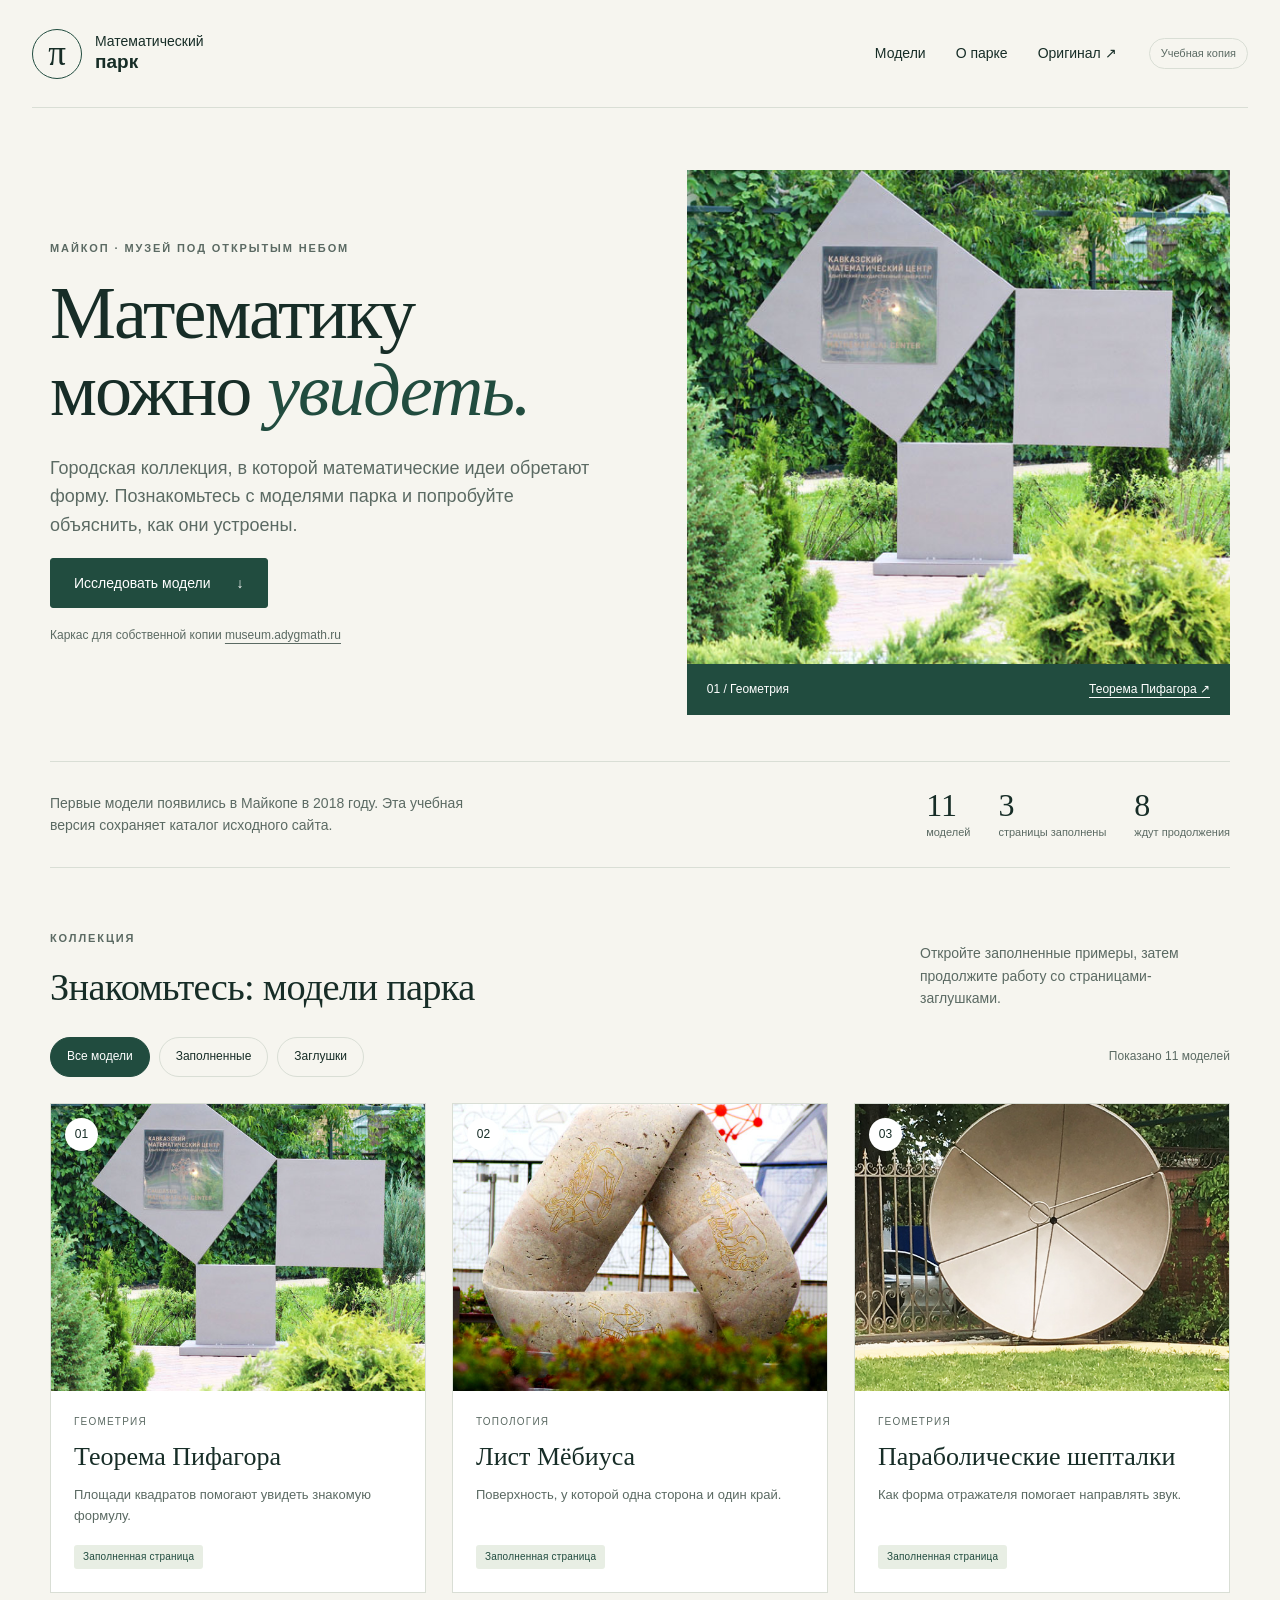
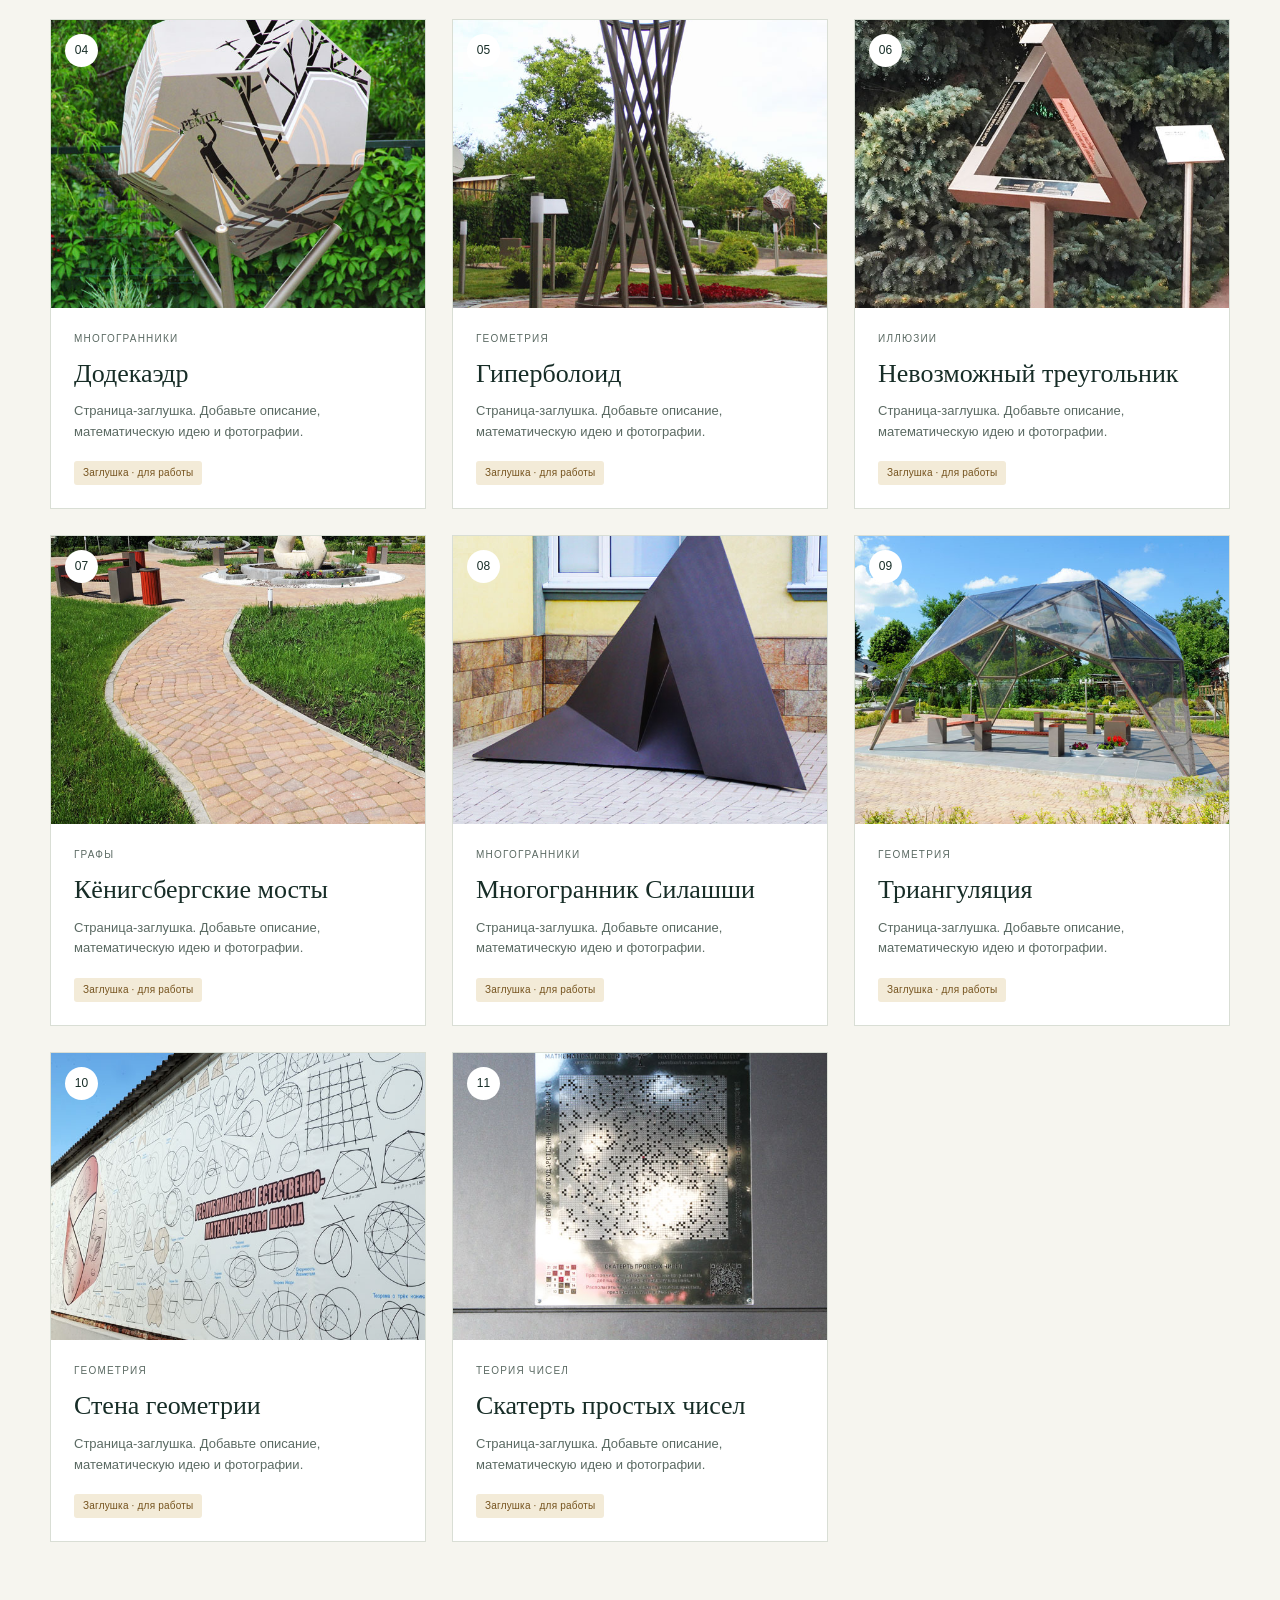
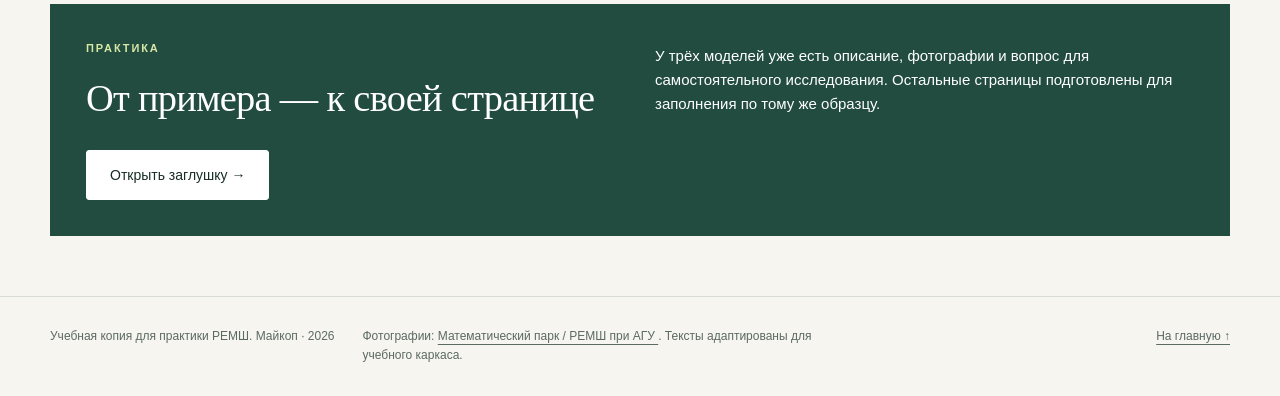
==== index.html @ 9dc2c670 "first commit" ====
<!DOCTYPE html>
<html lang="ru">
 <head>
  <meta charset="utf-8"/>
  <meta content="width=device-width, initial-scale=1" name="viewport"/>
  <meta content="Учебная копия сайта Математического парка: каталог моделей и страницы экспонатов." name="description"/>
  <title>
   Каталог моделей — Математический парк
  </title>
  <link href="assets/css/styles.css" rel="stylesheet"/>
  <script defer="" src="assets/js/main.js">
  </script>
 </head>
 <body>
  <a class="skip-link" href="#main">
   Перейти к содержанию
  </a>
  <header class="site-header">
   <a class="brand" href="index.html">
    <span aria-hidden="true" class="brand-symbol">
     π
    </span>
    <span>
     Математический
     <br/>
     <strong>
      парк
     </strong>
    </span>
   </a>
   <nav aria-label="Основное меню" class="top-nav">
    <a href="index.html#models">
     Модели
    </a>
    <a href="about.html">
     О парке
    </a>
    <a href="https://museum.adygmath.ru/ru/" rel="noopener" target="_blank">
     Оригинал ↗
    </a>
   </nav>
   <span class="study-label">
    Учебная копия
   </span>
  </header>
  <main id="main">
   <section class="hero section-wrap">
    <div class="hero-copy">
     <p class="eyebrow">
      Майкоп · музей под открытым небом
     </p>
     <h1>
      Математику
      <br/>
      можно
      <em>
       увидеть.
      </em>
     </h1>
     <p class="lead">
      Городская коллекция, в которой математические идеи обретают форму. Познакомьтесь с моделями парка и попробуйте объяснить, как они устроены.
     </p>
     <a class="button" href="#models">
      Исследовать модели
      <span aria-hidden="true">
       ↓
      </span>
     </a>
     <p class="hero-note">
      Каркас для собственной копии
      <a href="https://museum.adygmath.ru/ru/" rel="noopener" target="_blank">
       museum.adygmath.ru
      </a>
     </p>
    </div>
    <figure class="hero-photo">
     <img alt="Модель теоремы Пифагора в Математическом парке" src="assets/images/thumb-pythagorean-theorem.jpg"/>
     <figcaption>
      <span>
       01 / Геометрия
      </span>
      <a href="models/pythagorean-theorem.html">
       Теорема Пифагора ↗
      </a>
     </figcaption>
    </figure>
   </section>
   <section aria-label="О каталоге" class="intro-bar section-wrap">
    <p>
     Первые модели появились в Майкопе в 2018 году. Эта учебная версия сохраняет каталог исходного сайта.
    </p>
    <div class="catalog-numbers">
     <span>
      <strong>
       11
      </strong>
      моделей
     </span>
     <span>
      <strong>
       3
      </strong>
      страницы заполнены
     </span>
     <span>
      <strong>
       8
      </strong>
      ждут продолжения
     </span>
    </div>
   </section>
   <section class="section-wrap catalog-section" id="models">
    <div class="section-heading">
     <div>
      <p class="eyebrow">
       Коллекция
      </p>
      <h2>
       Знакомьтесь: модели парка
      </h2>
     </div>
     <p>
      Откройте заполненные примеры, затем продолжите работу со страницами-заглушками.
     </p>
    </div>
    <div aria-label="Фильтр страниц" class="filters" hidden="" id="catalog-filters">
     <button aria-pressed="true" data-filter="all" type="button">
      Все модели
     </button>
     <button aria-pressed="false" data-filter="ready" type="button">
      Заполненные
     </button>
     <button aria-pressed="false" data-filter="draft" type="button">
      Заглушки
     </button>
     <p aria-live="polite" id="filter-count">
      Показано 11 моделей
     </p>
    </div>
    <div class="model-grid">
     <article class="model-card" data-status="ready">
      <a class="card-link" href="models/pythagorean-theorem.html">
       <div class="card-photo">
        <img alt="Экспонат «Теорема Пифагора»" loading="lazy" src="assets/images/thumb-pythagorean-theorem.jpg"/>
        <span class="card-number">
         01
        </span>
       </div>
       <div class="card-body">
        <span class="topic">
         Геометрия
        </span>
        <h3>
         Теорема Пифагора
        </h3>
        <p>
         Площади квадратов помогают увидеть знакомую формулу.
        </p>
        <span class="status status-ready">
         Заполненная страница
        </span>
       </div>
      </a>
     </article>
     <article class="model-card" data-status="ready">
      <a class="card-link" href="models/mobius-strip.html">
       <div class="card-photo">
        <img alt="Экспонат «Лист Мёбиуса»" loading="lazy" src="assets/images/thumb-mobius-strip.jpg"/>
        <span class="card-number">
         02
        </span>
       </div>
       <div class="card-body">
        <span class="topic">
         Топология
        </span>
        <h3>
         Лист Мёбиуса
        </h3>
        <p>
         Поверхность, у которой одна сторона и один край.
        </p>
        <span class="status status-ready">
         Заполненная страница
        </span>
       </div>
      </a>
     </article>
     <article class="model-card" data-status="ready">
      <a class="card-link" href="models/parabolic-whisperers.html">
       <div class="card-photo">
        <img alt="Экспонат «Параболические шепталки»" loading="lazy" src="assets/images/thumb-parabolic-whisperers.jpg"/>
        <span class="card-number">
         03
        </span>
       </div>
       <div class="card-body">
        <span class="topic">
         Геометрия
        </span>
        <h3>
         Параболические шепталки
        </h3>
        <p>
         Как форма отражателя помогает направлять звук.
        </p>
        <span class="status status-ready">
         Заполненная страница
        </span>
       </div>
      </a>
     </article>
     <article class="model-card" data-status="draft">
      <a class="card-link" href="models/regular-dodecahedron.html">
       <div class="card-photo">
        <img alt="Экспонат «Додекаэдр»" loading="lazy" src="assets/images/thumb-regular-dodecahedron.jpg"/>
        <span class="card-number">
         04
        </span>
       </div>
       <div class="card-body">
        <span class="topic">
         Многогранники
        </span>
        <h3>
         Додекаэдр
        </h3>
        <p>
         Страница-заглушка. Добавьте описание, математическую идею и фотографии.
        </p>
        <span class="status status-draft">
         Заглушка · для работы
        </span>
       </div>
      </a>
     </article>
     <article class="model-card" data-status="draft">
      <a class="card-link" href="models/hyperboloid.html">
       <div class="card-photo">
        <img alt="Экспонат «Гиперболоид»" loading="lazy" src="assets/images/thumb-hyperboloid.jpg"/>
        <span class="card-number">
         05
        </span>
       </div>
       <div class="card-body">
        <span class="topic">
         Геометрия
        </span>
        <h3>
         Гиперболоид
        </h3>
        <p>
         Страница-заглушка. Добавьте описание, математическую идею и фотографии.
        </p>
        <span class="status status-draft">
         Заглушка · для работы
        </span>
       </div>
      </a>
     </article>
     <article class="model-card" data-status="draft">
      <a class="card-link" href="models/penrose-triangle.html">
       <div class="card-photo">
        <img alt="Экспонат «Невозможный треугольник»" loading="lazy" src="assets/images/thumb-penrose-triangle.jpg"/>
        <span class="card-number">
         06
        </span>
       </div>
       <div class="card-body">
        <span class="topic">
         Иллюзии
        </span>
        <h3>
         Невозможный треугольник
        </h3>
        <p>
         Страница-заглушка. Добавьте описание, математическую идею и фотографии.
        </p>
        <span class="status status-draft">
         Заглушка · для работы
        </span>
       </div>
      </a>
     </article>
     <article class="model-card" data-status="draft">
      <a class="card-link" href="models/seven-bridges-konigsberg-problem.html">
       <div class="card-photo">
        <img alt="Экспонат «Кёнигсбергские мосты»" loading="lazy" src="assets/images/thumb-seven-bridges-konigsberg-problem.jpg"/>
        <span class="card-number">
         07
        </span>
       </div>
       <div class="card-body">
        <span class="topic">
         Графы
        </span>
        <h3>
         Кёнигсбергские мосты
        </h3>
        <p>
         Страница-заглушка. Добавьте описание, математическую идею и фотографии.
        </p>
        <span class="status status-draft">
         Заглушка · для работы
        </span>
       </div>
      </a>
     </article>
     <article class="model-card" data-status="draft">
      <a class="card-link" href="models/szilassi-polyhedron.html">
       <div class="card-photo">
        <img alt="Экспонат «Многогранник Силашши»" loading="lazy" src="assets/images/thumb-szilassi-polyhedron.jpg"/>
        <span class="card-number">
         08
        </span>
       </div>
       <div class="card-body">
        <span class="topic">
         Многогранники
        </span>
        <h3>
         Многогранник Силашши
        </h3>
        <p>
         Страница-заглушка. Добавьте описание, математическую идею и фотографии.
        </p>
        <span class="status status-draft">
         Заглушка · для работы
        </span>
       </div>
      </a>
     </article>
     <article class="model-card" data-status="draft">
      <a class="card-link" href="models/triangulation.html">
       <div class="card-photo">
        <img alt="Экспонат «Триангуляция»" loading="lazy" src="assets/images/thumb-triangulation.jpg"/>
        <span class="card-number">
         09
        </span>
       </div>
       <div class="card-body">
        <span class="topic">
         Геометрия
        </span>
        <h3>
         Триангуляция
        </h3>
        <p>
         Страница-заглушка. Добавьте описание, математическую идею и фотографии.
        </p>
        <span class="status status-draft">
         Заглушка · для работы
        </span>
       </div>
      </a>
     </article>
     <article class="model-card" data-status="draft">
      <a class="card-link" href="models/geometry-wall.html">
       <div class="card-photo">
        <img alt="Экспонат «Стена геометрии»" loading="lazy" src="assets/images/thumb-geometry-wall.jpg"/>
        <span class="card-number">
         10
        </span>
       </div>
       <div class="card-body">
        <span class="topic">
         Геометрия
        </span>
        <h3>
         Стена геометрии
        </h3>
        <p>
         Страница-заглушка. Добавьте описание, математическую идею и фотографии.
        </p>
        <span class="status status-draft">
         Заглушка · для работы
        </span>
       </div>
      </a>
     </article>
     <article class="model-card" data-status="draft">
      <a class="card-link" href="models/prime-numbers-sheet.html">
       <div class="card-photo">
        <img alt="Экспонат «Скатерть простых чисел»" loading="lazy" src="assets/images/thumb-prime-numbers-sheet.jpg"/>
        <span class="card-number">
         11
        </span>
       </div>
       <div class="card-body">
        <span class="topic">
         Теория чисел
        </span>
        <h3>
         Скатерть простых чисел
        </h3>
        <p>
         Страница-заглушка. Добавьте описание, математическую идею и фотографии.
        </p>
        <span class="status status-draft">
         Заглушка · для работы
        </span>
       </div>
      </a>
     </article>
    </div>
   </section>
   <section class="visit-block section-wrap">
    <div>
     <p class="eyebrow">
      Практика
     </p>
     <h2>
      От примера — к своей странице
     </h2>
    </div>
    <p>
     У трёх моделей уже есть описание, фотографии и вопрос для самостоятельного исследования. Остальные страницы подготовлены для заполнения по тому же образцу.
    </p>
    <a class="button button-light" href="models/regular-dodecahedron.html">
     Открыть заглушку →
    </a>
   </section>
  </main>
  <footer class="site-footer">
   <p>
    Учебная копия для практики РЕМШ. Майкоп · 2026
   </p>
   <p>
    Фотографии:
    <a href="https://museum.adygmath.ru/ru/" rel="noopener" target="_blank">
     Математический парк / РЕМШ при АГУ
    </a>
    . Тексты адаптированы для учебного каркаса.
   </p>
   <a href="index.html">
    На главную ↑
   </a>
  </footer>
 </body>
</html>
---- assets/css/styles.css ----
/* Общие стили. Начните знакомство с цветов и блока .model-card. */
:root { --paper:#f6f5ef; --white:#fff; --ink:#172d27; --green:#214c3f; --muted:#5b6a63; --line:#d9ded5; --soft:#e8eee4; --accent:#d7e8a6; }
.instruction-page { max-width:900px; padding-block:50px; }
.instruction-page h1 { font-size:45px; }
.instruction-page h2 { font-size:29px; margin-top:44px; }
.instruction-step { margin-bottom:12px; padding-left:32px; position:relative; }
.step-number { position:absolute; left:0; color:var(--green); }
.instruction-page pre { padding:16px; background:var(--soft); white-space:pre-wrap; overflow-wrap:anywhere; }
.instruction-page table { width:100%; border-collapse:collapse; font-size:14px; }
.instruction-page td { padding:12px; border:1px solid var(--line); overflow-wrap:anywhere; }
.instruction-page p { overflow-wrap:anywhere; }
* { box-sizing:border-box; }
html { scroll-behavior:smooth; }
body { margin:0; background:var(--paper); color:var(--ink); font-family:Arial,Helvetica,sans-serif; line-height:1.6; }
a { color:inherit; text-underline-offset:4px; }
button { font:inherit; cursor:pointer; }
img { display:block; max-width:100%; }
[hidden] { display:none !important; }
:focus-visible { outline:3px solid #b4751c; outline-offset:5px; }
.skip-link { position:fixed; left:16px; top:-80px; z-index:20; padding:12px 18px; background:var(--white); }
.skip-link:focus { top:16px; }
.section-wrap { width:min(1180px,calc(100% - 64px)); margin-inline:auto; }
.site-header { width:min(1340px,calc(100% - 64px)); margin-inline:auto; min-height:108px; display:flex; align-items:center; gap:32px; border-bottom:1px solid var(--line); }
.brand { display:flex; align-items:center; gap:13px; text-decoration:none; font-size:14px; line-height:1.25; }
.brand strong { font-size:19px; }
.brand-symbol { display:grid; place-items:center; width:50px; height:50px; border:1px solid var(--green); border-radius:50%; font:35px Georgia,serif; }
.top-nav { display:flex; flex-wrap:wrap; gap:30px; margin-left:auto; font-size:14px; }
.top-nav a { text-decoration:none; }
.top-nav a:hover { text-decoration:underline; }
.study-label { border:1px solid var(--line); padding:6px 11px; border-radius:30px; font-size:11px; white-space:nowrap; color:var(--muted); }
.hero { padding-block:62px 46px; display:grid; grid-template-columns:1.08fr 1fr; gap:50px; align-items:center; }
.eyebrow { margin:0 0 18px; color:var(--muted); font-size:11px; font-weight:bold; letter-spacing:1.9px; text-transform:uppercase; }
h1,h2,h3,p,figure { margin-top:0; }
h1,h2,h3 { overflow-wrap:anywhere; }
h1 { font:clamp(42px,5.8vw,78px)/1.04 Georgia,'Times New Roman',serif; letter-spacing:-2px; margin-bottom:24px; }
h1 em { font-weight:normal; color:var(--green); }
h2 { font:clamp(29px,3vw,42px)/1.15 Georgia,'Times New Roman',serif; letter-spacing:-.7px; }
h3 { font:26px/1.18 Georgia,'Times New Roman',serif; margin-bottom:12px; }
.lead { font-size:18px; color:var(--muted); max-width:540px; }
.button { display:inline-flex; align-items:center; justify-content:space-between; gap:26px; padding:13px 23px; color:white; border:1px solid var(--green); background:var(--green); text-decoration:none; border-radius:3px; font-size:14px; }
.button:hover { background:#14392e; }
.button-light { background:var(--white); color:var(--ink); border-color:var(--white); }
.button-light:hover { color:white; }
.button-small { padding:7px 12px; font-size:13px; }
.hero-note { margin:18px 0 0; color:var(--muted); font-size:12px; }
.hero-photo { margin:0; background:#e2e7dc; }
.hero-photo img { width:100%; aspect-ratio:1.1; object-fit:cover; }
.hero-photo figcaption { display:flex; flex-wrap:wrap; gap:12px; justify-content:space-between; padding:16px 20px; background:var(--green); color:white; font-size:12px; }
.intro-bar { padding:25px 0; border-block:1px solid var(--line); display:flex; justify-content:space-between; gap:36px; align-items:center; }
.intro-bar>p { max-width:440px; margin:0; font-size:14px; color:var(--muted); }
.catalog-numbers { display:flex; gap:28px; font-size:11px; color:var(--muted); }
.catalog-numbers strong { display:block; font:32px Georgia,serif; color:var(--ink); }
.catalog-section { padding-block:62px; }
.section-heading { display:flex; justify-content:space-between; gap:30px; align-items:end; margin-bottom:28px; }
.section-heading h2 { margin-bottom:0; }
.section-heading>p { max-width:310px; font-size:14px; color:var(--muted); margin:0; }
.filters { display:flex; flex-wrap:wrap; align-items:center; gap:9px; margin-bottom:26px; }
.filters button { padding:9px 16px; border:1px solid var(--line); background:transparent; color:var(--ink); font-size:12px; border-radius:24px; }
.filters button[aria-pressed="true"] { background:var(--green); color:white; border-color:var(--green); }
.filters p { margin:0 0 0 auto; font-size:12px; color:var(--muted); }
.model-grid { display:grid; grid-template-columns:repeat(3,minmax(0,1fr)); gap:26px; }
.model-card { background:var(--white); border:1px solid var(--line); }
.card-link { display:block; height:100%; text-decoration:none; }
.card-photo { position:relative; overflow:hidden; }
.card-photo img { width:100%; aspect-ratio:1.3; object-fit:cover; transition:transform .25s; }
.card-link:hover .card-photo img { transform:scale(1.035); }
.card-number { position:absolute; left:14px; top:14px; display:grid; place-items:center; width:33px; height:33px; border-radius:50%; background:var(--white); font-size:12px; }
.card-body { padding:23px; }
.topic { font-size:10px; text-transform:uppercase; letter-spacing:1.2px; color:var(--muted); display:block; margin-bottom:12px; }
.card-body p { font-size:13px; color:var(--muted); min-height:44px; }
.status { display:inline-block; padding:4px 9px; font-size:10px; border-radius:3px; letter-spacing:.2px; }
.status-ready { background:var(--soft); color:var(--green); }
.status-draft { background:#f3ebd8; color:#75531e; }
.visit-block { display:grid; grid-template-columns:1fr 1fr; gap:30px; background:var(--green); color:white; padding:36px; margin-bottom:60px; }
.visit-block .eyebrow { color:var(--accent); }
.visit-block h2 { margin:0; }
.visit-block>p { font-size:15px; margin:0; align-self:center; }
.visit-block .button { justify-self:start; }
.site-footer { padding:30px max(32px,calc((100% - 1180px)/2)); border-top:1px solid var(--line); color:var(--muted); font-size:12px; display:flex; flex-wrap:wrap; gap:12px 28px; }
.site-footer p { margin:0; }
.site-footer p:nth-child(2) { max-width:490px; }
.site-footer>a { margin-left:auto; }
.model-layout { display:grid; grid-template-columns:220px minmax(0,1fr); gap:60px; padding-block:40px 65px; }
.model-navigation { position:sticky; top:24px; }
.model-navigation summary { font-size:12px; text-transform:uppercase; letter-spacing:1.2px; cursor:pointer; padding-bottom:18px; border-bottom:1px solid var(--line); }
.model-navigation nav { display:flex; flex-direction:column; }
.model-navigation a { text-decoration:none; font-size:12px; padding:11px 0; display:flex; gap:10px; border-bottom:1px solid var(--line); }
.model-navigation a span { color:var(--muted); font-size:10px; min-width:18px; padding-top:2px; }
.model-navigation a[aria-current="page"] { color:var(--green); font-weight:bold; }
.breadcrumbs { display:flex; flex-wrap:wrap; gap:10px; font-size:11px; color:var(--muted); margin-bottom:32px; }
.model-heading h1 { font-size:clamp(36px,5vw,62px); }
.model-heading { margin-bottom:28px; }
.model-cover { margin:0 0 38px; }
.model-cover img { width:100%; max-height:540px; object-fit:cover; background:var(--soft); }
.model-cover figcaption { padding-top:8px; font-size:11px; color:var(--muted); }
.content-section { margin-block:36px; }
.content-section h2,.experiment h2,.source-block h2 { font-size:30px; }
.model-article p,.model-article li { font-size:16px; }
.formula { padding:28px; background:var(--soft); text-align:center; font:36px Georgia,serif !important; }
.experiment { border-left:3px solid var(--green); padding:25px 28px; background:var(--white); }
.experiment details { border-top:1px solid var(--line); padding-top:12px; }
.experiment summary { cursor:pointer; font-size:14px; font-weight:bold; }
.experiment details p { margin:12px 0 0; }
.gallery { display:grid; grid-template-columns:1fr 1fr; gap:16px; }
.gallery img { width:100%; aspect-ratio:1.35; object-fit:cover; }
.gallery-help,.photo-credit { font-size:12px !important; color:var(--muted); }
.photo-credit { margin-top:12px; }
.source-block { border-block:1px solid var(--line); padding-block:25px; margin-top:38px; }
.source-block p { font-size:13px; }
.source-block p:last-child { margin-bottom:0; color:var(--muted); }
.page-turner { display:flex; flex-wrap:wrap; justify-content:space-between; gap:15px; padding-top:24px; font-size:13px; }
.placeholder-notice { padding:26px; background:#f3ebd8; }
.placeholder-notice h2 { margin-top:15px; font-size:30px; }
.placeholder-notice p { margin-bottom:0; }
.todo-list li { margin-bottom:13px; }
.about-page { max-width:1000px; padding-block:65px; }
.about-page h1 { font-size:clamp(40px,5.5vw,68px); }
.about-columns { display:grid; grid-template-columns:1fr 1fr; gap:40px; padding-block:35px; }
.about-columns h2 { font-size:30px; }
.text-link { font-size:14px; font-weight:bold; }
.photo-dialog { width:min(900px,92vw); border:0; padding:20px; background:var(--paper); color:var(--ink); }
.photo-dialog::backdrop { background:rgba(7,23,17,.8); }
.dialog-top { display:flex; justify-content:space-between; gap:20px; align-items:center; margin-bottom:15px; }
.dialog-top p { margin:0; }
.photo-dialog img { margin:auto; max-height:75vh; object-fit:contain; }
@media (max-width:1000px) {
 .model-grid { grid-template-columns:repeat(2,minmax(0,1fr)); }
 .hero { gap:28px; }
 .catalog-numbers { gap:15px; }
 .model-layout { grid-template-columns:190px minmax(0,1fr); gap:30px; }
}
@media (max-width:760px) {
 .section-wrap,.site-header { width:calc(100% - 32px); }
 .site-header { gap:16px; flex-wrap:wrap; padding-block:18px; min-height:90px; }
 .top-nav { margin:0 0 0 auto; gap:14px; font-size:12px; }
 .study-label { display:none; }
 .brand-symbol { width:36px; height:36px; font-size:26px; }
 .brand { font-size:11px; gap:8px; }
 .brand strong { font-size:16px; }
 .hero { grid-template-columns:1fr; padding-block:35px; }
 h1 { font-size:49px; letter-spacing:-1.5px; }
 .hero-photo img { aspect-ratio:1.4; }
 .intro-bar { flex-direction:column; align-items:start; gap:20px; }
 .catalog-numbers { width:100%; justify-content:space-between; }
 .section-heading { flex-direction:column; align-items:start; }
 .section-heading>p { max-width:none; }
 .catalog-section { padding-block:38px; }
 .filters p { width:100%; margin:5px 0 0; }
 .model-grid { gap:16px; }
 .card-body { padding:17px; }
 h3 { font-size:23px; }
 .visit-block { grid-template-columns:1fr; padding:25px; }
 .site-footer { padding:25px 16px; flex-direction:column; }
 .site-footer>a { margin:0; }
 .model-layout { grid-template-columns:1fr; padding-top:24px; gap:24px; }
 .model-navigation { position:static; }
 .model-heading h1 { font-size:40px; }
 .experiment { padding:20px; }
 .about-columns { grid-template-columns:1fr; gap:20px; }
 .dialog-top p { font-size:12px; }
}
@media (max-width:460px) {
 .model-grid { grid-template-columns:1fr; }
 .gallery { grid-template-columns:1fr; }
 .top-nav { gap:12px; }
 .top-nav a:last-child { display:none; }
 h1 { font-size:43px; }
}
@media (prefers-reduced-motion:reduce) { html { scroll-behavior:auto; } .card-photo img { transition:none; } }
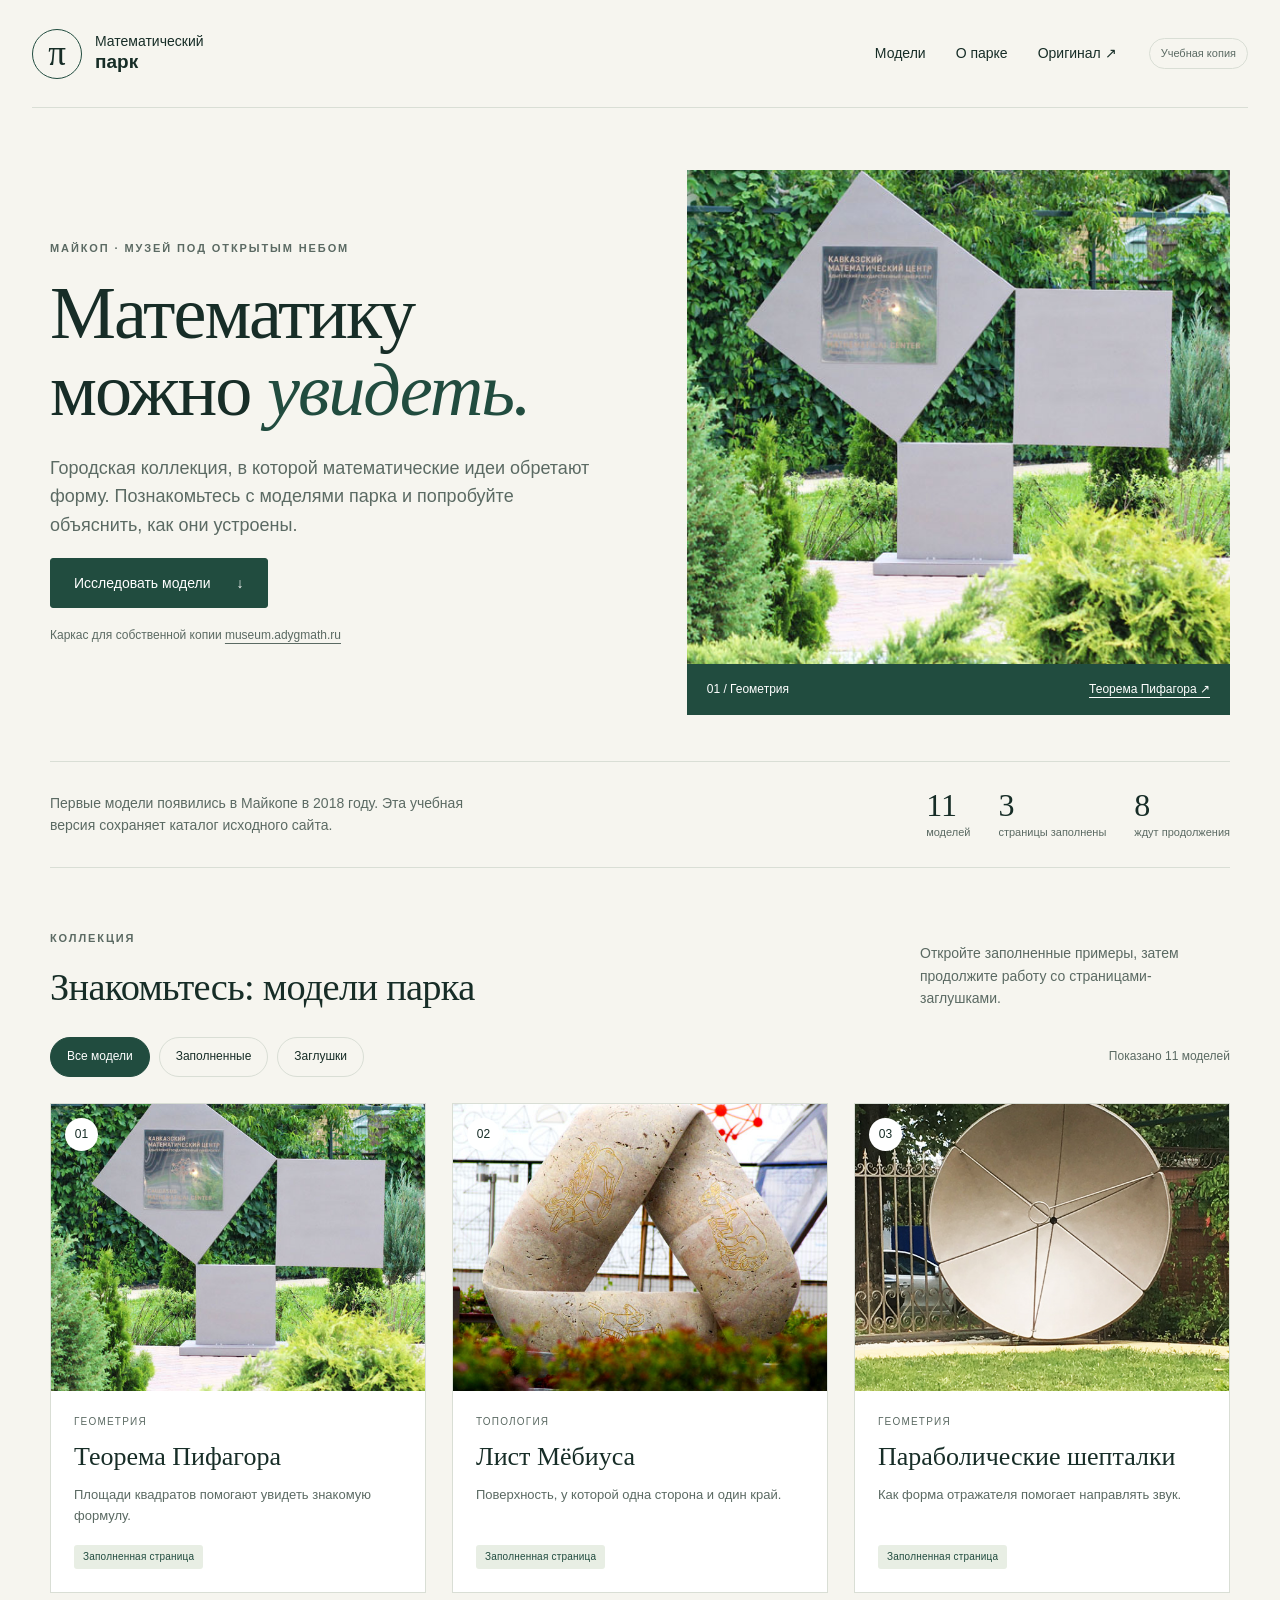
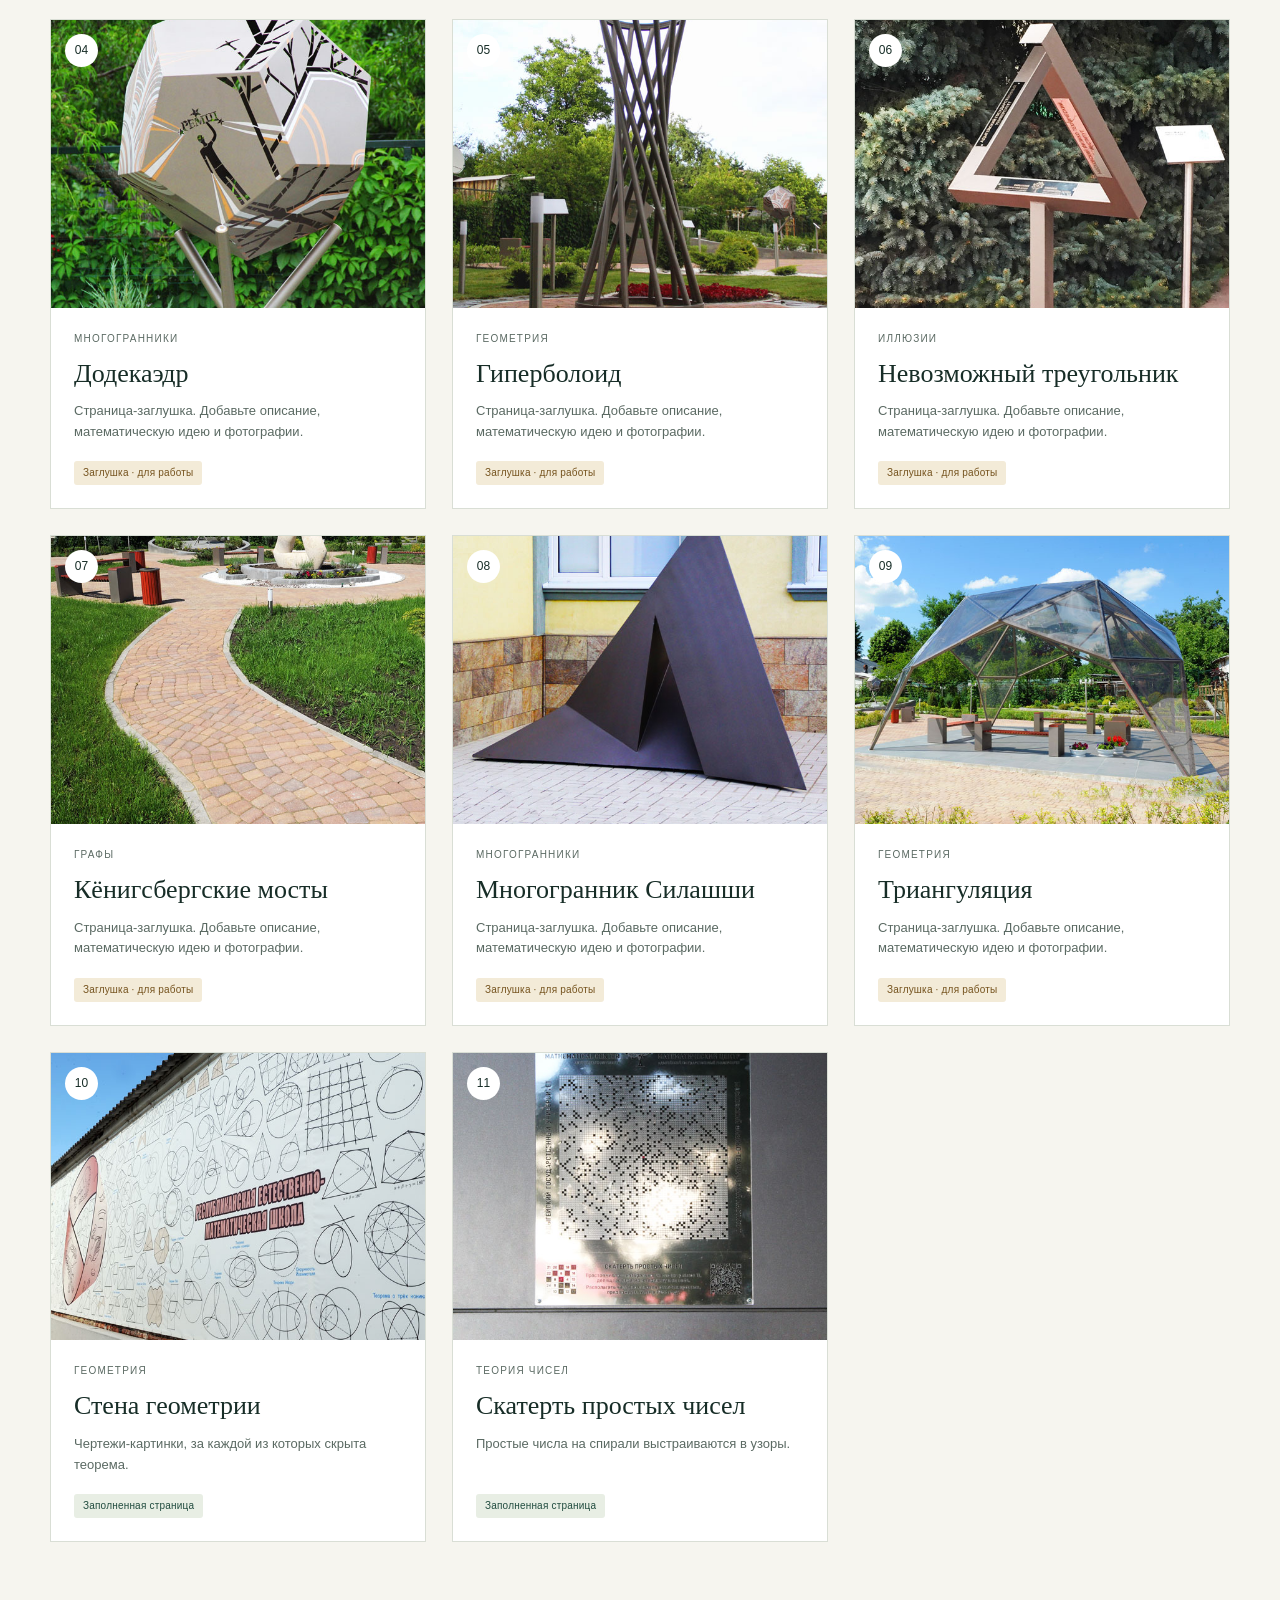
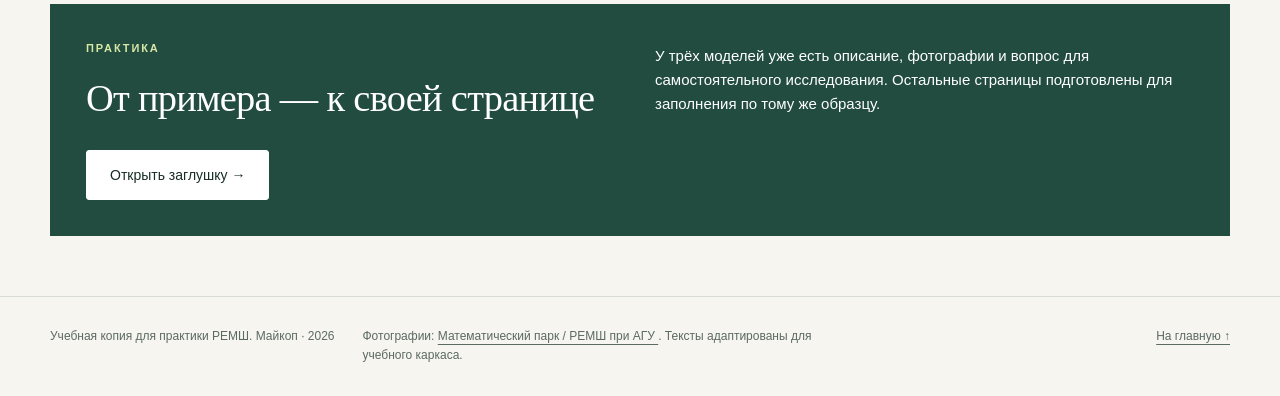
==== commit eee4f931: "Merge 8b2dc91d0563965593f1ae2dabc290e14813d804 into 281dec6ce452f4526aac48aed64844f553ef81f9" ====
--- a/index.html
+++ b/index.html
@@ -355,7 +355,7 @@
        </div>
       </a>
      </article>
-     <article class="model-card" data-status="draft">
+     <article class="model-card" data-status="ready">
       <a class="card-link" href="models/geometry-wall.html">
        <div class="card-photo">
         <img alt="Экспонат «Стена геометрии»" loading="lazy" src="assets/images/thumb-geometry-wall.jpg"/>
@@ -371,15 +371,15 @@
          Стена геометрии
         </h3>
         <p>
-         Страница-заглушка. Добавьте описание, математическую идею и фотографии.
-        </p>
-        <span class="status status-draft">
-         Заглушка · для работы
-        </span>
-       </div>
-      </a>
-     </article>
-     <article class="model-card" data-status="draft">
+         Чертежи-картинки, за каждой из которых скрыта теорема.
+        </p>
+        <span class="status status-ready">
+         Заполненная страница
+        </span>
+       </div>
+      </a>
+     </article>
+     <article class="model-card" data-status="ready">
       <a class="card-link" href="models/prime-numbers-sheet.html">
        <div class="card-photo">
         <img alt="Экспонат «Скатерть простых чисел»" loading="lazy" src="assets/images/thumb-prime-numbers-sheet.jpg"/>
@@ -395,10 +395,10 @@
          Скатерть простых чисел
         </h3>
         <p>
-         Страница-заглушка. Добавьте описание, математическую идею и фотографии.
-        </p>
-        <span class="status status-draft">
-         Заглушка · для работы
+         Простые числа на спирали выстраиваются в узоры.
+        </p>
+        <span class="status status-ready">
+         Заполненная страница
         </span>
        </div>
       </a>
@@ -438,4 +438,4 @@
    </a>
   </footer>
  </body>
-</html>
+</html>        
